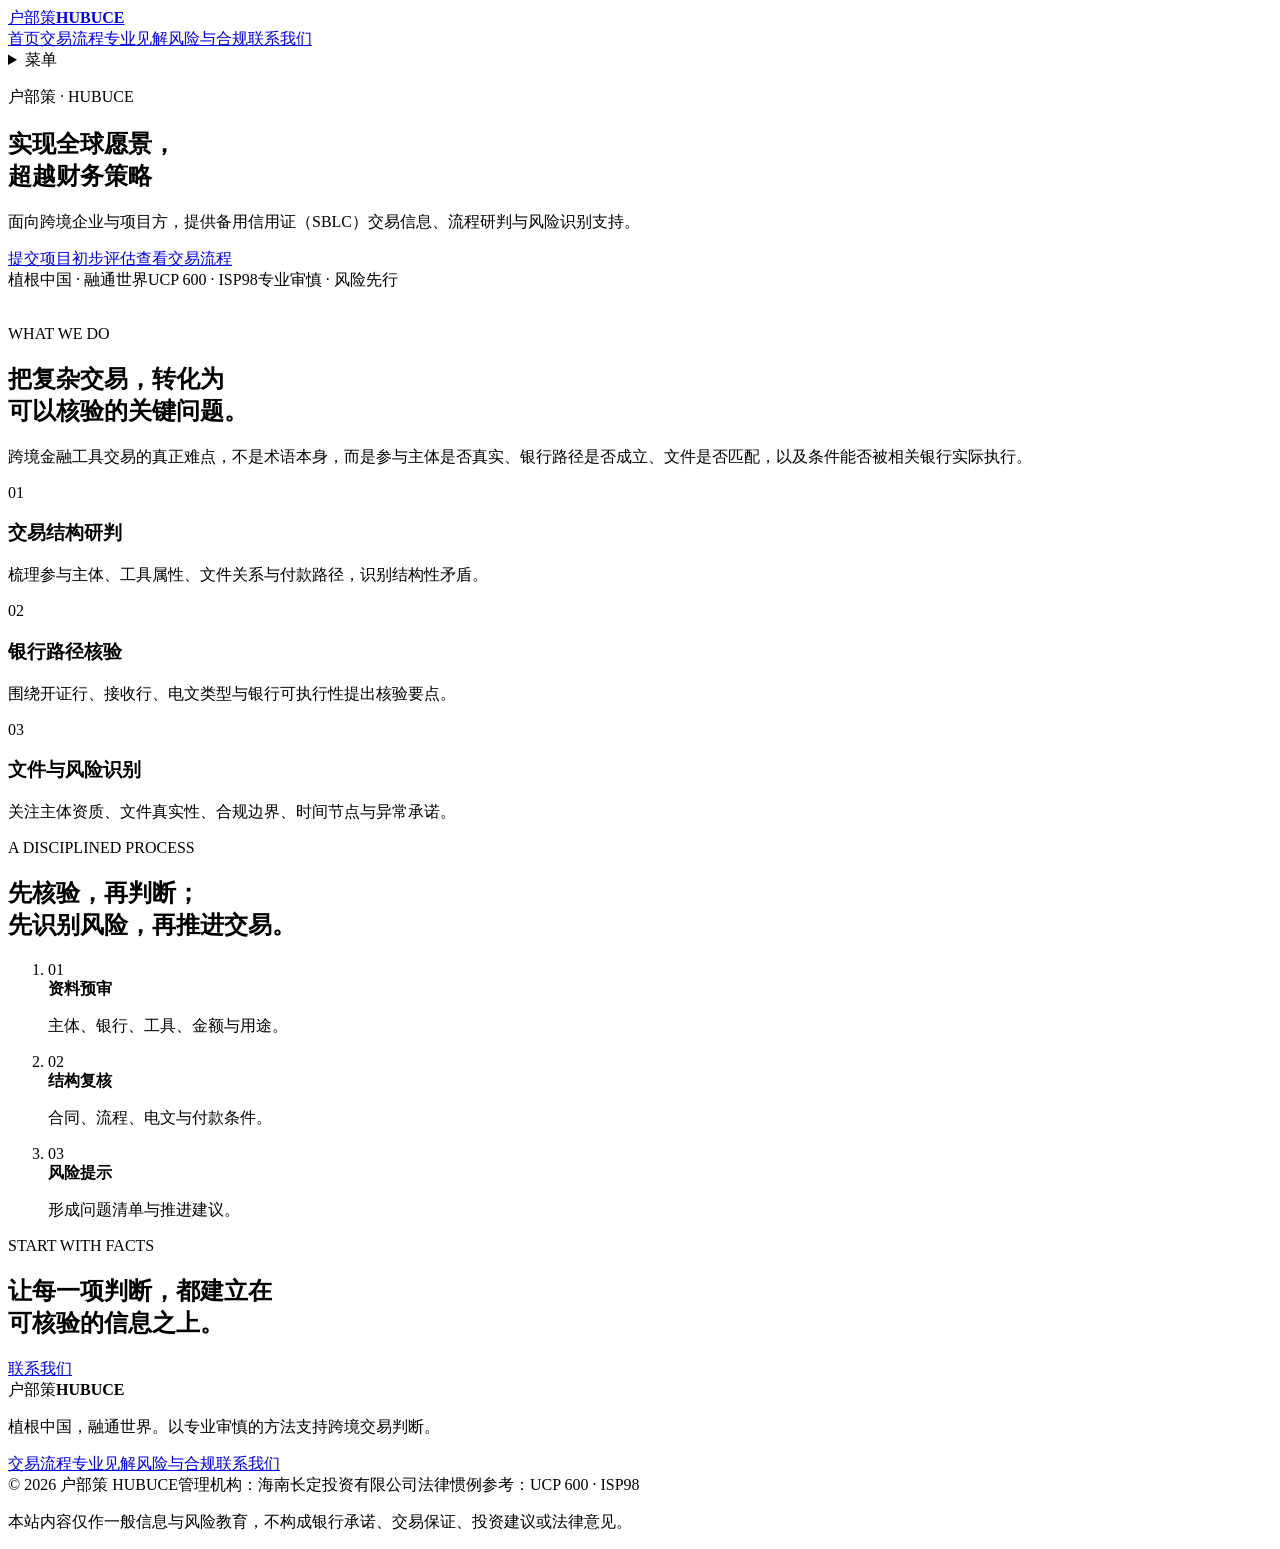
==== index.html @ 5a2624ef "Publish HUBUCE homepage" ====
<!doctype html><html lang="zh-CN"><head><meta charset="utf-8"><meta name="viewport" content="width=device-width,initial-scale=1"><title>户部策 HUBUCE｜跨境金融工具与交易风险研判</title><meta name="description" content="面向跨境企业与项目方，提供备用信用证（SBLC）交易信息、流程研判与风险识别支持。"><link rel="stylesheet" href="assets/style.css"></head><body>
<header class="header"><a class="brand" href="./"><span>户部策</span><b>HUBUCE</b></a><nav class="nav"><a class="active" href="./">首页</a><a href="process/">交易流程</a><a href="insights/">专业见解</a><a href="risk/">风险与合规</a><a href="contact/">联系我们</a></nav><details class="menu"><summary>菜单</summary><div><a href="./">首页</a><a href="process/">交易流程</a><a href="insights/">专业见解</a><a href="risk/">风险与合规</a><a href="contact/">联系我们</a></div></details></header>
<main><section class="hero"><div class="hero-copy"><p class="eyebrow">户部策 · HUBUCE</p><h1>实现全球愿景，<br>超越财务策略</h1><p class="intro">面向跨境企业与项目方，提供备用信用证（SBLC）交易信息、流程研判与风险识别支持。</p><div class="actions"><a class="button primary" href="contact/">提交项目初步评估</a><a class="button" href="process/">查看交易流程</a></div><div class="trust"><span>植根中国 · 融通世界</span><span>UCP 600 · ISP98</span><span>专业审慎 · 风险先行</span></div></div><div class="hero-art"><img id="heroImage" alt="" aria-hidden="true"></div></section>
<section class="section statement"><p class="eyebrow">WHAT WE DO</p><div><h2>把复杂交易，转化为<br>可以核验的关键问题。</h2><p>跨境金融工具交易的真正难点，不是术语本身，而是参与主体是否真实、银行路径是否成立、文件是否匹配，以及条件能否被相关银行实际执行。</p></div></section>
<section class="section cards"><article><span>01</span><h3>交易结构研判</h3><p>梳理参与主体、工具属性、文件关系与付款路径，识别结构性矛盾。</p></article><article><span>02</span><h3>银行路径核验</h3><p>围绕开证行、接收行、电文类型与银行可执行性提出核验要点。</p></article><article><span>03</span><h3>文件与风险识别</h3><p>关注主体资质、文件真实性、合规边界、时间节点与异常承诺。</p></article></section>
<section class="section dark process-teaser"><div><p class="eyebrow">A DISCIPLINED PROCESS</p><h2>先核验，再判断；<br>先识别风险，再推进交易。</h2></div><ol><li><span>01</span><div><b>资料预审</b><p>主体、银行、工具、金额与用途。</p></div></li><li><span>02</span><div><b>结构复核</b><p>合同、流程、电文与付款条件。</p></div></li><li><span>03</span><div><b>风险提示</b><p>形成问题清单与推进建议。</p></div></li></ol></section>
<section class="section cta"><p class="eyebrow">START WITH FACTS</p><h2>让每一项判断，都建立在<br>可核验的信息之上。</h2><a class="button primary" href="contact/">联系我们</a></section></main>
<footer class="footer"><div class="footer-main"><div><div class="brand"><span>户部策</span><b>HUBUCE</b></div><p>植根中国，融通世界。以专业审慎的方法支持跨境交易判断。</p></div><div class="footer-links"><a href="process/">交易流程</a><a href="insights/">专业见解</a><a href="risk/">风险与合规</a><a href="contact/">联系我们</a></div></div><div class="legal"><span>© 2026 户部策 HUBUCE</span><span>管理机构：海南长定投资有限公司</span><span>法律惯例参考：UCP 600 · ISP98</span><p>本站内容仅作一般信息与风险教育，不构成银行承诺、交易保证、投资建议或法律意见。</p></div></footer>
<script>fetch("assets/hero.b64").then(r=>r.text()).then(t=>document.getElementById("heroImage").src="data:image/jpeg;base64,"+t)</script></body></html>
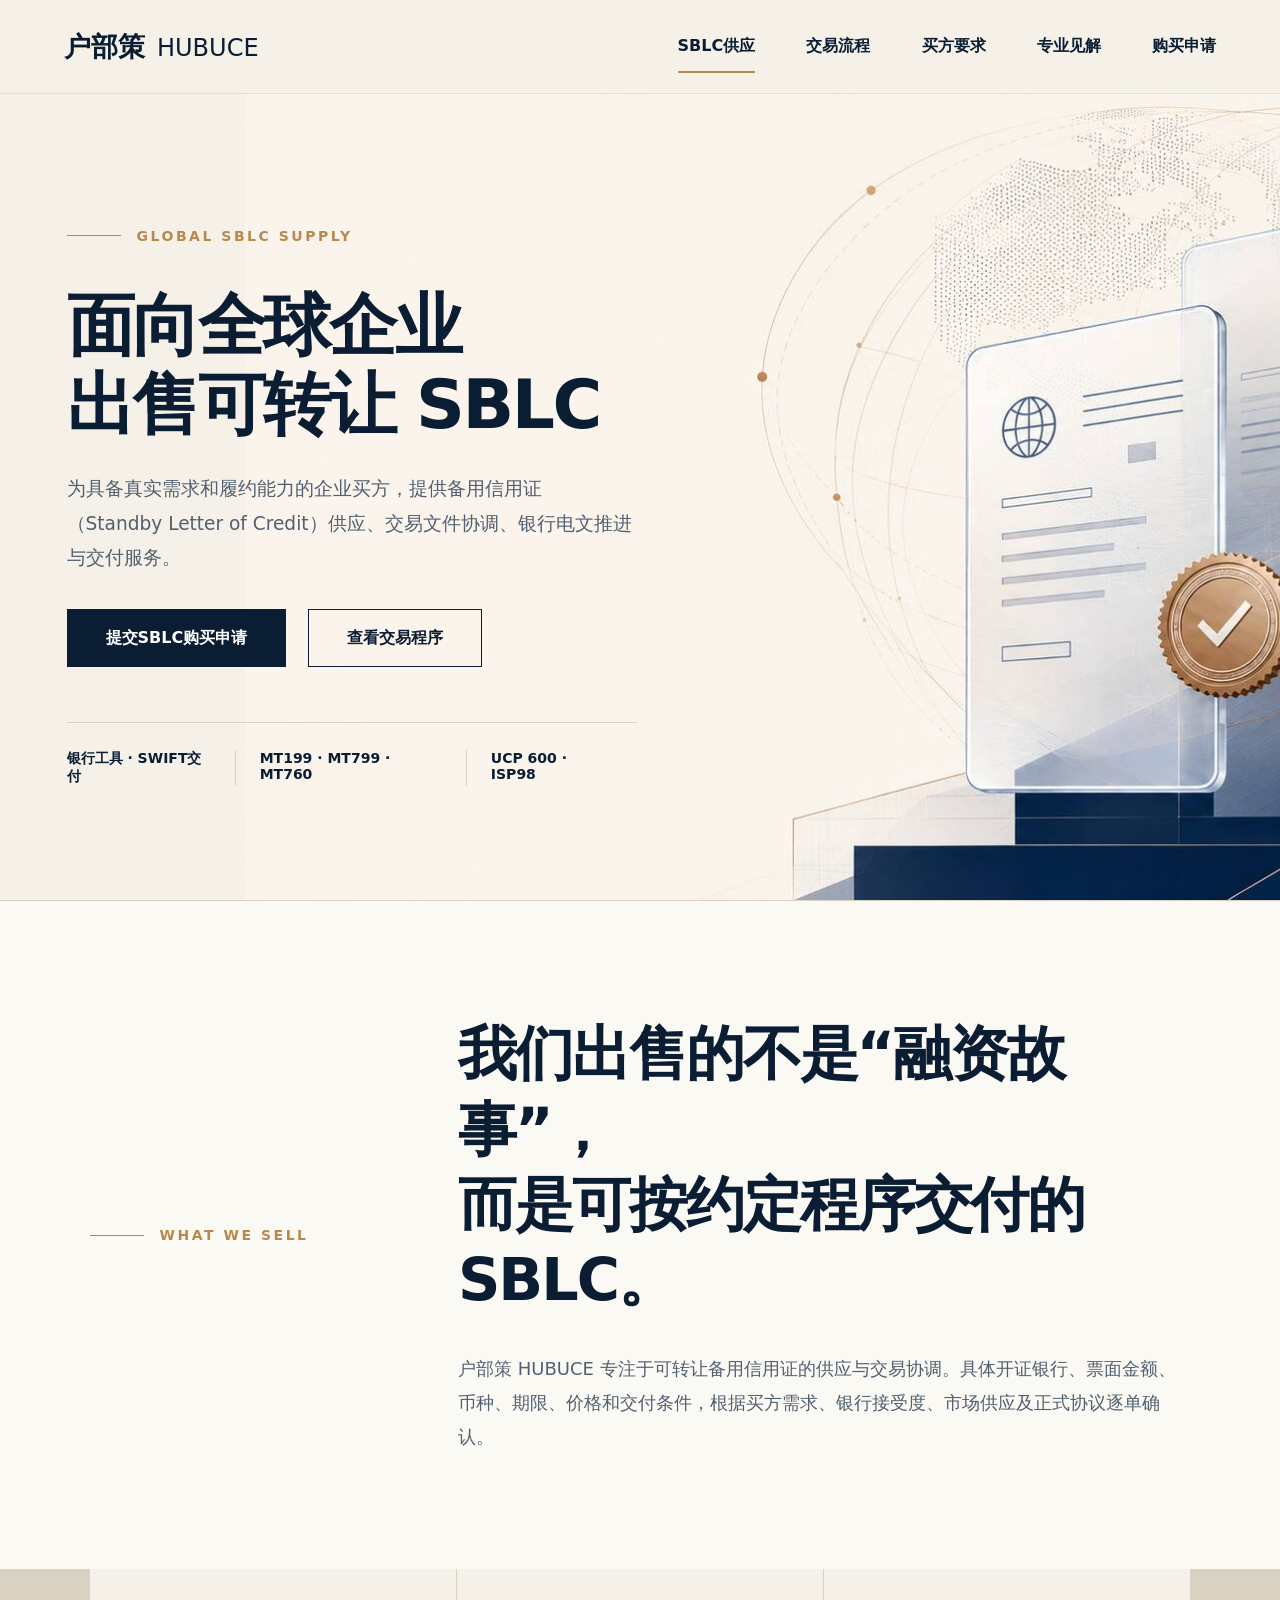
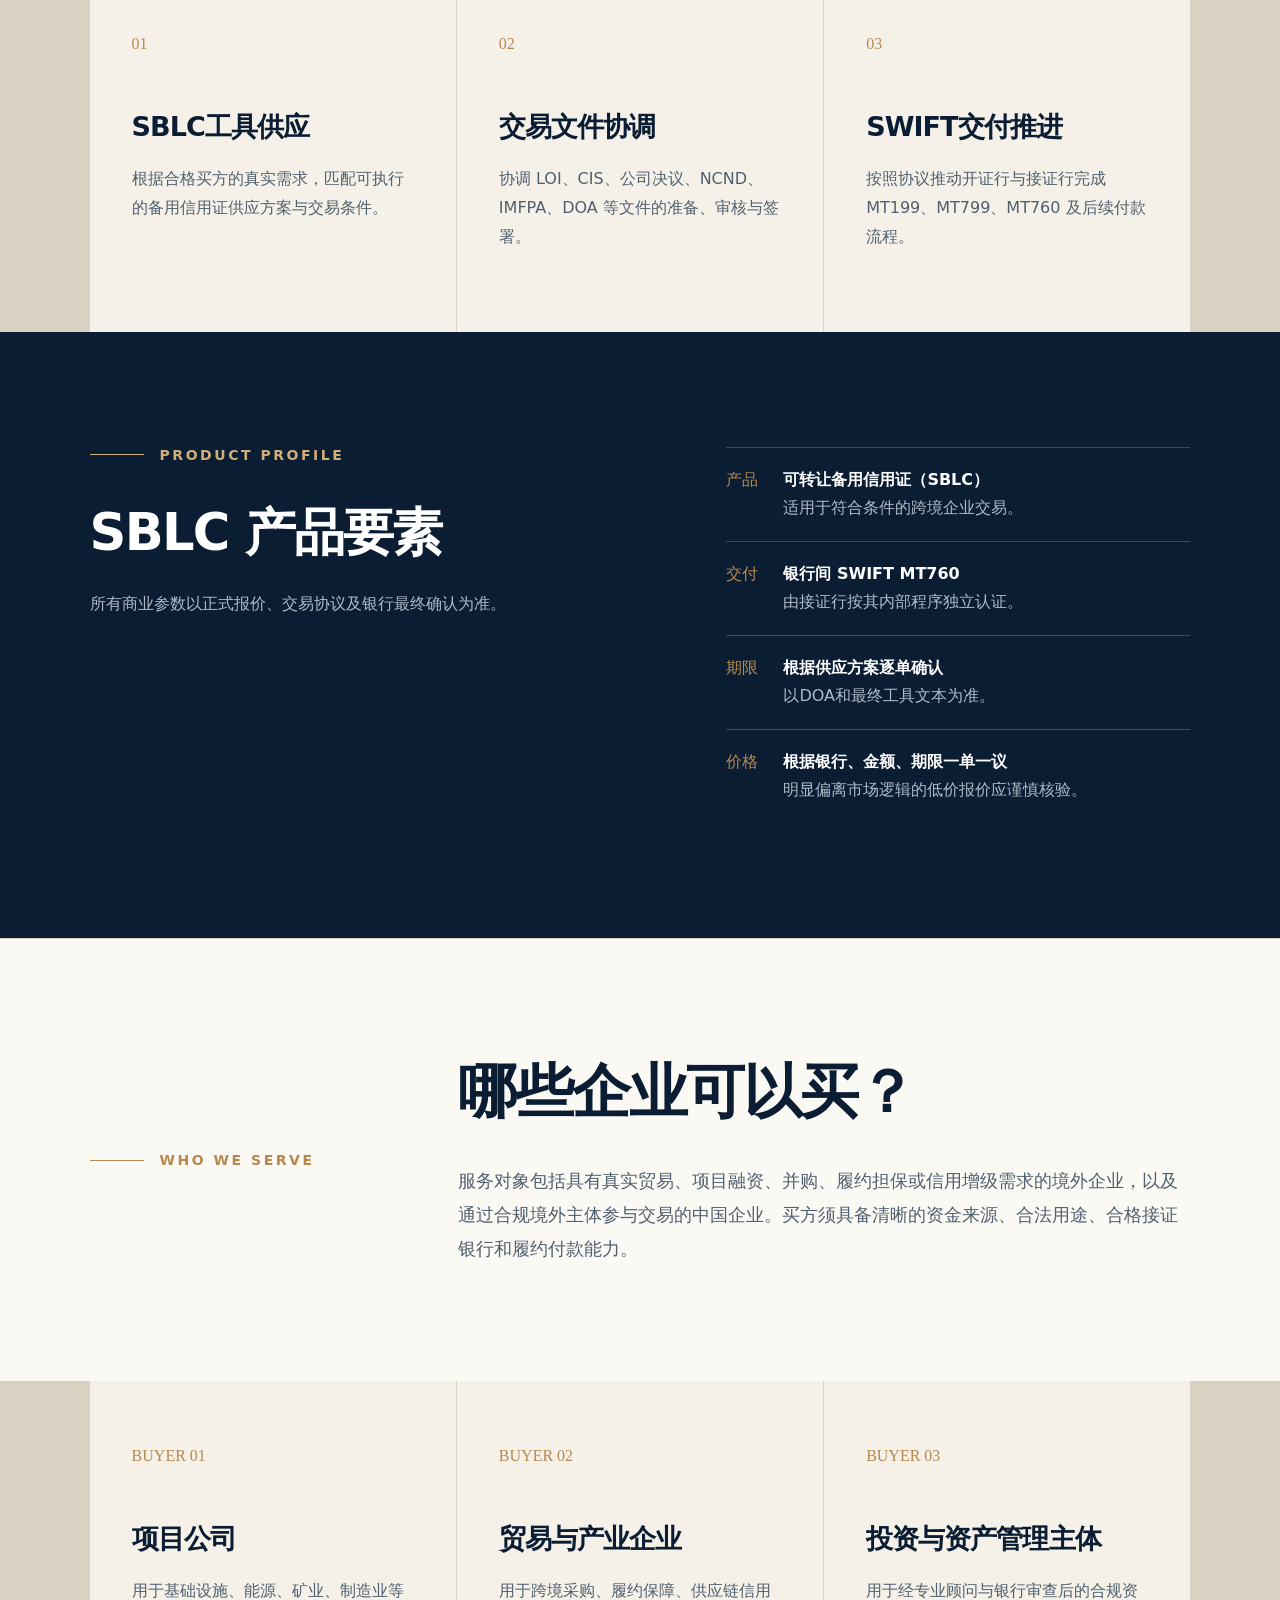
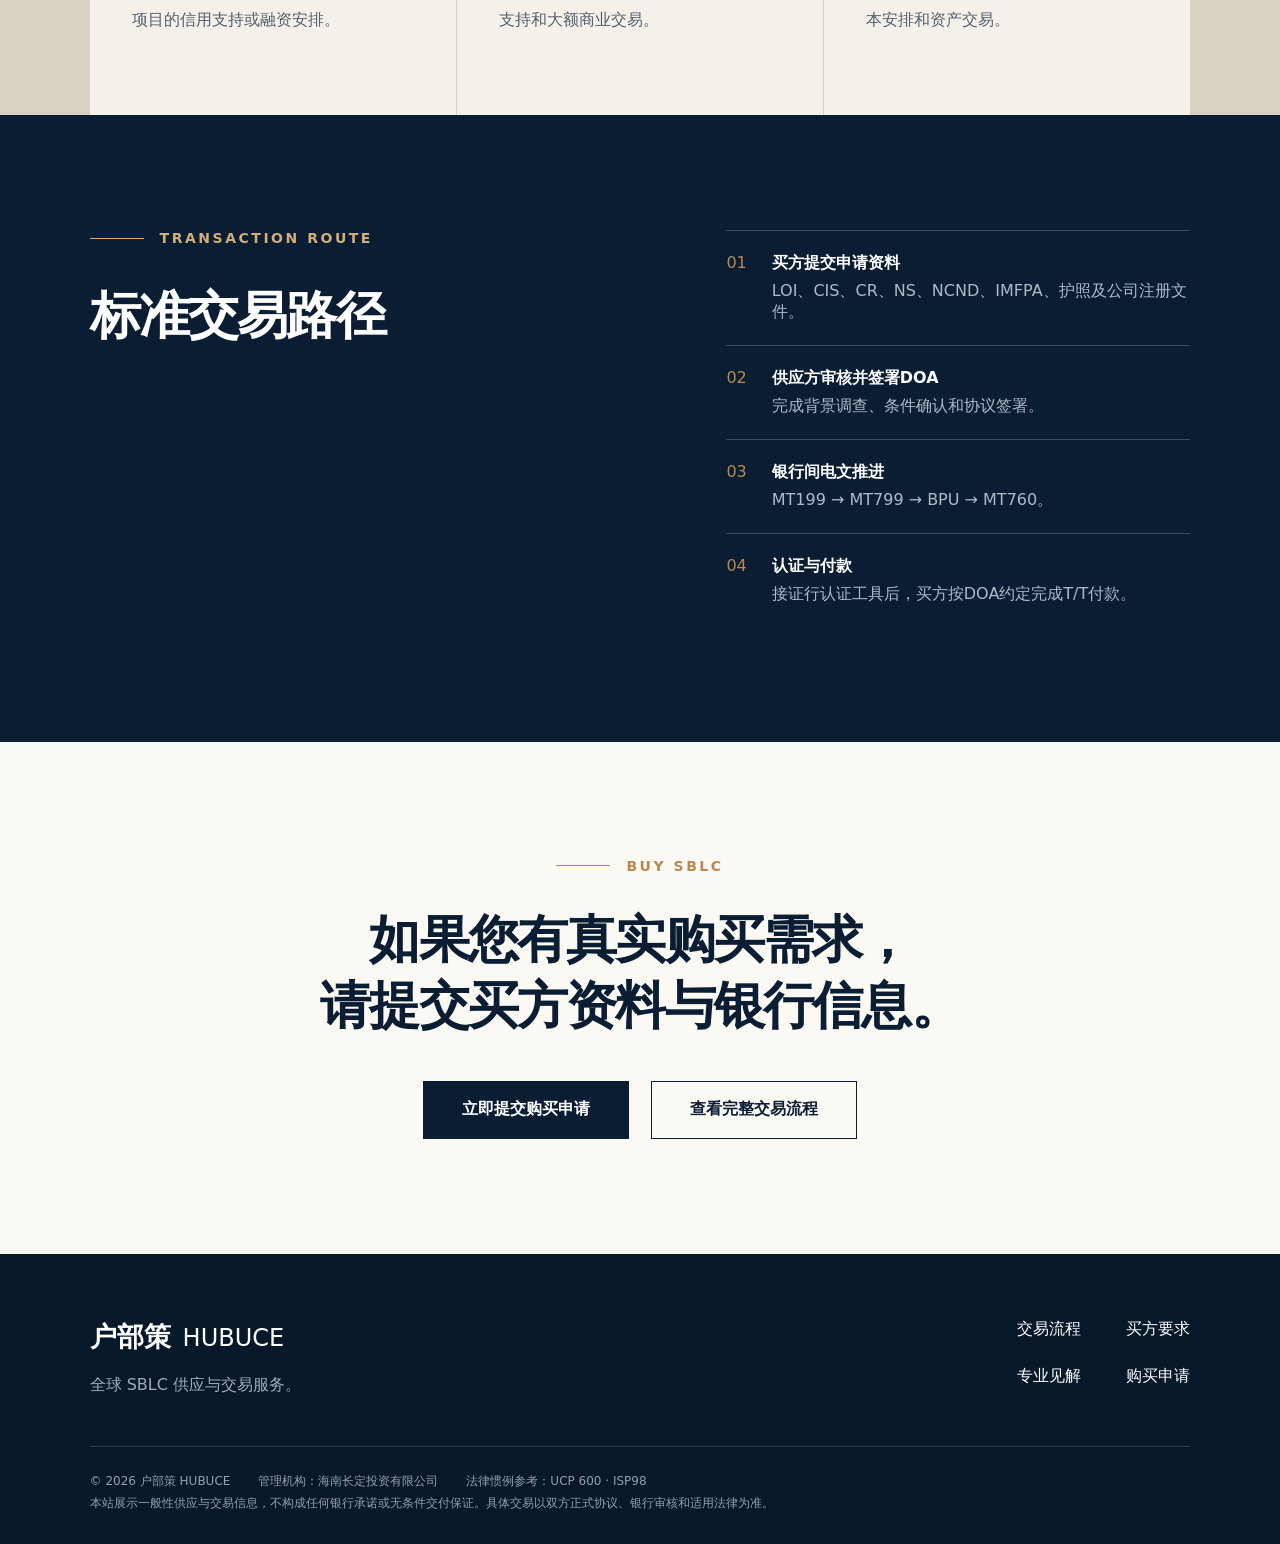
==== commit 1efbc98f: "Refocus homepage on SBLC sales" ====
--- a/index.html
+++ b/index.html
@@ -1,9 +1,21 @@
-<!doctype html><html lang="zh-CN"><head><meta charset="utf-8"><meta name="viewport" content="width=device-width,initial-scale=1"><title>户部策 HUBUCE｜跨境金融工具与交易风险研判</title><meta name="description" content="面向跨境企业与项目方，提供备用信用证（SBLC）交易信息、流程研判与风险识别支持。"><link rel="stylesheet" href="assets/style.css"></head><body>
-<header class="header"><a class="brand" href="./"><span>户部策</span><b>HUBUCE</b></a><nav class="nav"><a class="active" href="./">首页</a><a href="process/">交易流程</a><a href="insights/">专业见解</a><a href="risk/">风险与合规</a><a href="contact/">联系我们</a></nav><details class="menu"><summary>菜单</summary><div><a href="./">首页</a><a href="process/">交易流程</a><a href="insights/">专业见解</a><a href="risk/">风险与合规</a><a href="contact/">联系我们</a></div></details></header>
-<main><section class="hero"><div class="hero-copy"><p class="eyebrow">户部策 · HUBUCE</p><h1>实现全球愿景，<br>超越财务策略</h1><p class="intro">面向跨境企业与项目方，提供备用信用证（SBLC）交易信息、流程研判与风险识别支持。</p><div class="actions"><a class="button primary" href="contact/">提交项目初步评估</a><a class="button" href="process/">查看交易流程</a></div><div class="trust"><span>植根中国 · 融通世界</span><span>UCP 600 · ISP98</span><span>专业审慎 · 风险先行</span></div></div><div class="hero-art"><img id="heroImage" alt="" aria-hidden="true"></div></section>
-<section class="section statement"><p class="eyebrow">WHAT WE DO</p><div><h2>把复杂交易，转化为<br>可以核验的关键问题。</h2><p>跨境金融工具交易的真正难点，不是术语本身，而是参与主体是否真实、银行路径是否成立、文件是否匹配，以及条件能否被相关银行实际执行。</p></div></section>
-<section class="section cards"><article><span>01</span><h3>交易结构研判</h3><p>梳理参与主体、工具属性、文件关系与付款路径，识别结构性矛盾。</p></article><article><span>02</span><h3>银行路径核验</h3><p>围绕开证行、接收行、电文类型与银行可执行性提出核验要点。</p></article><article><span>03</span><h3>文件与风险识别</h3><p>关注主体资质、文件真实性、合规边界、时间节点与异常承诺。</p></article></section>
-<section class="section dark process-teaser"><div><p class="eyebrow">A DISCIPLINED PROCESS</p><h2>先核验，再判断；<br>先识别风险，再推进交易。</h2></div><ol><li><span>01</span><div><b>资料预审</b><p>主体、银行、工具、金额与用途。</p></div></li><li><span>02</span><div><b>结构复核</b><p>合同、流程、电文与付款条件。</p></div></li><li><span>03</span><div><b>风险提示</b><p>形成问题清单与推进建议。</p></div></li></ol></section>
-<section class="section cta"><p class="eyebrow">START WITH FACTS</p><h2>让每一项判断，都建立在<br>可核验的信息之上。</h2><a class="button primary" href="contact/">联系我们</a></section></main>
-<footer class="footer"><div class="footer-main"><div><div class="brand"><span>户部策</span><b>HUBUCE</b></div><p>植根中国，融通世界。以专业审慎的方法支持跨境交易判断。</p></div><div class="footer-links"><a href="process/">交易流程</a><a href="insights/">专业见解</a><a href="risk/">风险与合规</a><a href="contact/">联系我们</a></div></div><div class="legal"><span>© 2026 户部策 HUBUCE</span><span>管理机构：海南长定投资有限公司</span><span>法律惯例参考：UCP 600 · ISP98</span><p>本站内容仅作一般信息与风险教育，不构成银行承诺、交易保证、投资建议或法律意见。</p></div></footer>
+<!doctype html><html lang="zh-CN"><head><meta charset="utf-8"><meta name="viewport" content="width=device-width,initial-scale=1"><title>SBLC供应商｜购买可转让备用信用证｜户部策 HUBUCE</title><meta name="description" content="户部策 HUBUCE 面向全球企业买方提供可转让备用信用证（SBLC）供应、交易文件协调、银行电文推进与交付服务。"><link rel="stylesheet" href="assets/style.css"></head><body>
+<header class="header"><a class="brand" href="./"><span>户部策</span><b>HUBUCE</b></a><nav class="nav"><a class="active" href="./">SBLC供应</a><a href="process/">交易流程</a><a href="risk/">买方要求</a><a href="insights/">专业见解</a><a href="contact/">购买申请</a></nav><details class="menu"><summary>菜单</summary><div><a href="./">SBLC供应</a><a href="process/">交易流程</a><a href="risk/">买方要求</a><a href="insights/">专业见解</a><a href="contact/">购买申请</a></div></details></header>
+<main>
+<section class="hero"><div class="hero-copy"><p class="eyebrow">GLOBAL SBLC SUPPLY</p><h1>面向全球企业<br>出售可转让 SBLC</h1><p class="intro">为具备真实需求和履约能力的企业买方，提供备用信用证（Standby Letter of Credit）供应、交易文件协调、银行电文推进与交付服务。</p><div class="actions"><a class="button primary" href="contact/">提交SBLC购买申请</a><a class="button" href="process/">查看交易程序</a></div><div class="trust"><span>银行工具 · SWIFT交付</span><span>MT199 · MT799 · MT760</span><span>UCP 600 · ISP98</span></div></div><div class="hero-art"><img id="heroImage" alt="" aria-hidden="true"></div></section>
+
+<section class="section statement"><p class="eyebrow">WHAT WE SELL</p><div><h2>我们出售的不是“融资故事”，<br>而是可按约定程序交付的 SBLC。</h2><p>户部策 HUBUCE 专注于可转让备用信用证的供应与交易协调。具体开证银行、票面金额、币种、期限、价格和交付条件，根据买方需求、银行接受度、市场供应及正式协议逐单确认。</p></div></section>
+
+<section class="section cards"><article><span>01</span><h3>SBLC工具供应</h3><p>根据合格买方的真实需求，匹配可执行的备用信用证供应方案与交易条件。</p></article><article><span>02</span><h3>交易文件协调</h3><p>协调 LOI、CIS、公司决议、NCND、IMFPA、DOA 等文件的准备、审核与签署。</p></article><article><span>03</span><h3>SWIFT交付推进</h3><p>按照协议推动开证行与接证行完成 MT199、MT799、MT760 及后续付款流程。</p></article></section>
+
+<section class="section dark process-teaser"><div><p class="eyebrow">PRODUCT PROFILE</p><h2>SBLC 产品要素</h2><p class="intro" style="color:#aebac7;margin-top:28px">所有商业参数以正式报价、交易协议及银行最终确认为准。</p></div><ol><li><span>产品</span><div><b>可转让备用信用证（SBLC）</b><p>适用于符合条件的跨境企业交易。</p></div></li><li><span>交付</span><div><b>银行间 SWIFT MT760</b><p>由接证行按其内部程序独立认证。</p></div></li><li><span>期限</span><div><b>根据供应方案逐单确认</b><p>以DOA和最终工具文本为准。</p></div></li><li><span>价格</span><div><b>根据银行、金额、期限一单一议</b><p>明显偏离市场逻辑的低价报价应谨慎核验。</p></div></li></ol></section>
+
+<section class="section statement"><p class="eyebrow">WHO WE SERVE</p><div><h2>哪些企业可以买？</h2><p>服务对象包括具有真实贸易、项目融资、并购、履约担保或信用增级需求的境外企业，以及通过合规境外主体参与交易的中国企业。买方须具备清晰的资金来源、合法用途、合格接证银行和履约付款能力。</p></div></section>
+
+<section class="section cards"><article><span>BUYER 01</span><h3>项目公司</h3><p>用于基础设施、能源、矿业、制造业等项目的信用支持或融资安排。</p></article><article><span>BUYER 02</span><h3>贸易与产业企业</h3><p>用于跨境采购、履约保障、供应链信用支持和大额商业交易。</p></article><article><span>BUYER 03</span><h3>投资与资产管理主体</h3><p>用于经专业顾问与银行审查后的合规资本安排和资产交易。</p></article></section>
+
+<section class="section dark process-teaser"><div><p class="eyebrow">TRANSACTION ROUTE</p><h2>标准交易路径</h2></div><ol><li><span>01</span><div><b>买方提交申请资料</b><p>LOI、CIS、CR、NS、NCND、IMFPA、护照及公司注册文件。</p></div></li><li><span>02</span><div><b>供应方审核并签署DOA</b><p>完成背景调查、条件确认和协议签署。</p></div></li><li><span>03</span><div><b>银行间电文推进</b><p>MT199 → MT799 → BPU → MT760。</p></div></li><li><span>04</span><div><b>认证与付款</b><p>接证行认证工具后，买方按DOA约定完成T/T付款。</p></div></li></ol></section>
+
+<section class="section cta"><p class="eyebrow">BUY SBLC</p><h2>如果您有真实购买需求，<br>请提交买方资料与银行信息。</h2><div class="actions" style="justify-content:center"><a class="button primary" href="contact/">立即提交购买申请</a><a class="button" href="process/">查看完整交易流程</a></div></section>
+</main>
+<footer class="footer"><div class="footer-main"><div><div class="brand"><span>户部策</span><b>HUBUCE</b></div><p>全球 SBLC 供应与交易服务。</p></div><div class="footer-links"><a href="process/">交易流程</a><a href="risk/">买方要求</a><a href="insights/">专业见解</a><a href="contact/">购买申请</a></div></div><div class="legal"><span>© 2026 户部策 HUBUCE</span><span>管理机构：海南长定投资有限公司</span><span>法律惯例参考：UCP 600 · ISP98</span><p>本站展示一般性供应与交易信息，不构成任何银行承诺或无条件交付保证。具体交易以双方正式协议、银行审核和适用法律为准。</p></div></footer>
 <script>fetch("assets/hero.b64").then(r=>r.text()).then(t=>document.getElementById("heroImage").src="data:image/jpeg;base64,"+t)</script></body></html>
--- a/assets/style.css
+++ b/assets/style.css
@@ -0,0 +1,3 @@
+:root{--ivory:#f5f1e8;--paper:#fbf9f4;--navy:#0a1d33;--blue:#142d49;--copper:#b8894f;--soft:#516070;--line:#d9d1c2;--white:#fff}*{box-sizing:border-box}html{scroll-behavior:smooth}body{margin:0;background:var(--ivory);color:var(--navy);font-family:"Noto Sans SC","Microsoft YaHei",system-ui,sans-serif}a{color:inherit;text-decoration:none}p{margin:0}h1,h2,h3{margin:0;letter-spacing:-.035em}.header{height:94px;display:flex;align-items:center;justify-content:space-between;padding:0 clamp(24px,5vw,76px);border-bottom:1px solid rgba(184,137,79,.18);position:relative;z-index:20}.brand{display:flex;align-items:baseline;gap:12px}.brand span{font-size:27px;font-weight:800}.brand b{font-size:24px;font-weight:500}.nav{display:flex;gap:clamp(24px,4vw,60px);height:100%;align-items:center}.nav a{height:100%;display:grid;place-items:center;font-weight:700;position:relative}.nav a:after{content:"";position:absolute;bottom:20px;height:2px;left:50%;right:50%;background:var(--copper);transition:.2s}.nav a:hover:after,.nav a.active:after{left:0;right:0}.menu{display:none}.hero{min-height:calc(100vh - 94px);display:grid;grid-template-columns:47% 53%;align-items:center;overflow:hidden;padding-left:clamp(32px,5.2vw,80px)}.hero-copy{max-width:650px;padding:75px 0 55px;z-index:2}.eyebrow{color:var(--copper);font-size:14px;letter-spacing:.18em;font-weight:800;display:flex;align-items:center;gap:16px}.eyebrow:before{content:"";width:54px;height:1px;background:currentColor}.hero h1{font-size:clamp(52px,5.3vw,78px);line-height:1.17;margin-top:42px}.hero .intro{font-size:clamp(18px,1.45vw,22px);line-height:1.85;color:var(--soft);margin-top:28px}.actions{display:flex;gap:22px;margin-top:34px}.button{min-height:58px;display:inline-flex;align-items:center;justify-content:center;padding:0 38px;border:1px solid var(--navy);font-weight:750}.button.primary{background:var(--navy);color:white}.button:hover{transform:translateY(-2px)}.trust{display:flex;border-top:1px solid var(--line);margin-top:55px;padding-top:27px;font-size:14px;font-weight:700}.trust span{padding:0 24px;border-right:1px solid var(--line)}.trust span:first-child{padding-left:0}.trust span:last-child{border:0}.hero-art{height:100%;min-height:700px;position:relative}.hero-art img{position:absolute;height:100%;max-width:none;left:-61%;top:0;object-fit:cover}.section{padding:clamp(78px,9vw,135px) clamp(26px,7vw,108px)}.statement{background:var(--paper);display:grid;grid-template-columns:1fr 2.3fr;gap:50px;border-top:1px solid var(--line)}.statement h2,.title h1{font-size:clamp(42px,4.6vw,68px);line-height:1.28}.statement div p{max-width:760px;color:var(--soft);font-size:18px;line-height:1.9;margin-top:34px}.cards{display:grid;grid-template-columns:repeat(3,1fr);gap:1px;background:var(--line);padding-top:0;padding-bottom:0}.cards article{background:var(--ivory);padding:65px 42px 80px}.cards span,.number{color:var(--copper);font-family:Georgia,serif}.cards h3{font-size:27px;margin-top:56px}.cards p,.article p{color:var(--soft);line-height:1.8;margin-top:20px}.dark{background:var(--navy);color:white}.dark .eyebrow{color:#d1ae78}.process-teaser{display:grid;grid-template-columns:1.2fr 1fr;gap:80px}.process-teaser h2{font-size:clamp(40px,4vw,60px);line-height:1.3;margin-top:36px}.process-teaser ol{list-style:none;margin:0;padding:0}.process-teaser li{display:flex;gap:25px;padding:22px 0;border-top:1px solid rgba(255,255,255,.2)}.process-teaser li span{color:var(--copper)}.process-teaser li p{color:#aebac7;margin-top:7px}.cta{text-align:center;background:var(--paper)}.cta .eyebrow{justify-content:center}.cta h2{font-size:clamp(40px,4vw,60px);line-height:1.3;margin:32px 0 42px}.title{min-height:450px;padding:105px clamp(28px,11vw,170px);display:flex;flex-direction:column;justify-content:center;background:radial-gradient(circle at 82% 24%,rgba(184,137,79,.14),transparent 28%),linear-gradient(135deg,var(--paper),var(--ivory));border-bottom:1px solid var(--line)}.title h1{font-size:clamp(54px,6vw,88px);margin-top:34px}.title>p:last-child{max-width:780px;color:var(--soft);font-size:19px;line-height:1.9;margin-top:26px}.notice{padding:22px clamp(28px,11vw,170px);background:var(--navy);color:#d5dfe9;font-size:14px}.timeline{max-width:1160px;margin:auto}.timeline article{display:grid;grid-template-columns:120px 1fr;padding:42px 0;border-top:1px solid var(--line)}.timeline h2{font-size:29px}.timeline p{max-width:780px;color:var(--soft);line-height:1.85;margin-top:16px}.message-grid,.policy-grid{display:grid;grid-template-columns:repeat(2,1fr);gap:1px;background:var(--line)}.message-grid article,.policy-grid article{background:var(--paper);padding:48px}.message-grid h3,.policy-grid h2{font-size:25px;margin-top:28px}.message-grid p,.policy-grid p{color:var(--soft);line-height:1.8;margin-top:18px}.topics{max-width:1180px;margin:auto}.group{display:grid;grid-template-columns:.7fr 2fr;gap:65px;padding:60px 0;border-top:1px solid var(--line)}.group h2{font-size:27px}.group details{border-bottom:1px solid var(--line)}.group summary{cursor:pointer;list-style:none;padding:24px 0;font-size:18px;font-weight:750;display:flex;justify-content:space-between}.group summary::-webkit-details-marker{display:none}.group summary span{color:var(--copper)}.group details p{color:var(--soft);line-height:1.8;padding:0 45px 24px 0}.risk-list{display:grid;grid-template-columns:1fr 1.2fr;gap:80px}.risk-list h2{font-size:clamp(38px,4vw,58px);margin-top:32px}.risk-list ul{list-style:none;margin:0;padding:0}.risk-list li{padding:21px 0 21px 40px;border-top:1px solid var(--line);position:relative}.risk-list li:before{content:"!";position:absolute;left:0;width:22px;height:22px;background:var(--copper);color:white;border-radius:50%;display:grid;place-items:center}.contact{display:grid;grid-template-columns:1.05fr 1fr;gap:1px;background:var(--line);padding-top:0;padding-bottom:0}.contact>div{padding:clamp(55px,7vw,95px)}.contact h2{font-size:clamp(38px,4vw,56px);margin-top:32px}.contact dl{margin-top:50px}.contact dl div{padding:23px 0;border-top:1px solid rgba(255,255,255,.2);display:grid;grid-template-columns:130px 1fr}.contact dd{margin:0;line-height:1.75}.contact ol{color:var(--soft);line-height:1.8;margin:38px 0}.small{font-size:13px;color:var(--soft);line-height:1.7;margin-top:20px}.footer{background:#07182a;color:white;padding:65px clamp(26px,7vw,108px) 30px}.footer-main{display:flex;justify-content:space-between;gap:45px;padding-bottom:50px}.footer-main p{color:#9eadbc;margin-top:20px}.footer-links{display:grid;grid-template-columns:1fr 1fr;gap:18px 45px}.legal{border-top:1px solid rgba(255,255,255,.16);padding-top:24px;color:#8fa0b1;font-size:12px;line-height:1.8}.legal span{margin-right:28px}
+@media(max-width:900px){.nav{display:none}.menu{display:block;position:relative}.menu summary{list-style:none;font-weight:700}.menu div{position:absolute;right:0;top:35px;background:var(--paper);border:1px solid var(--line);width:210px}.menu a{display:block;padding:15px;border-bottom:1px solid var(--line)}.hero{grid-template-columns:1fr;padding:0 28px}.hero-art{min-height:430px;margin:-80px -28px 0}.hero-art img{width:135%;height:auto;left:auto;right:-28%}.statement,.process-teaser,.risk-list,.contact{grid-template-columns:1fr}.cards{grid-template-columns:1fr}.group{grid-template-columns:1fr;gap:25px}.message-grid,.policy-grid{grid-template-columns:1fr}}
+@media(max-width:600px){.header{height:76px;padding:0 20px}.brand span{font-size:21px}.brand b{font-size:18px}.hero h1{font-size:44px}.actions{flex-direction:column}.button{width:100%}.trust{flex-direction:column;gap:10px}.trust span{padding:0;border:0}.hero-art{min-height:300px}.hero-art img{width:155%;right:-55%}.section{padding-left:23px;padding-right:23px}.timeline article{grid-template-columns:55px 1fr}.title{padding:70px 23px;min-height:380px}.contact dl div{grid-template-columns:1fr;gap:8px}.footer-main{flex-direction:column}}
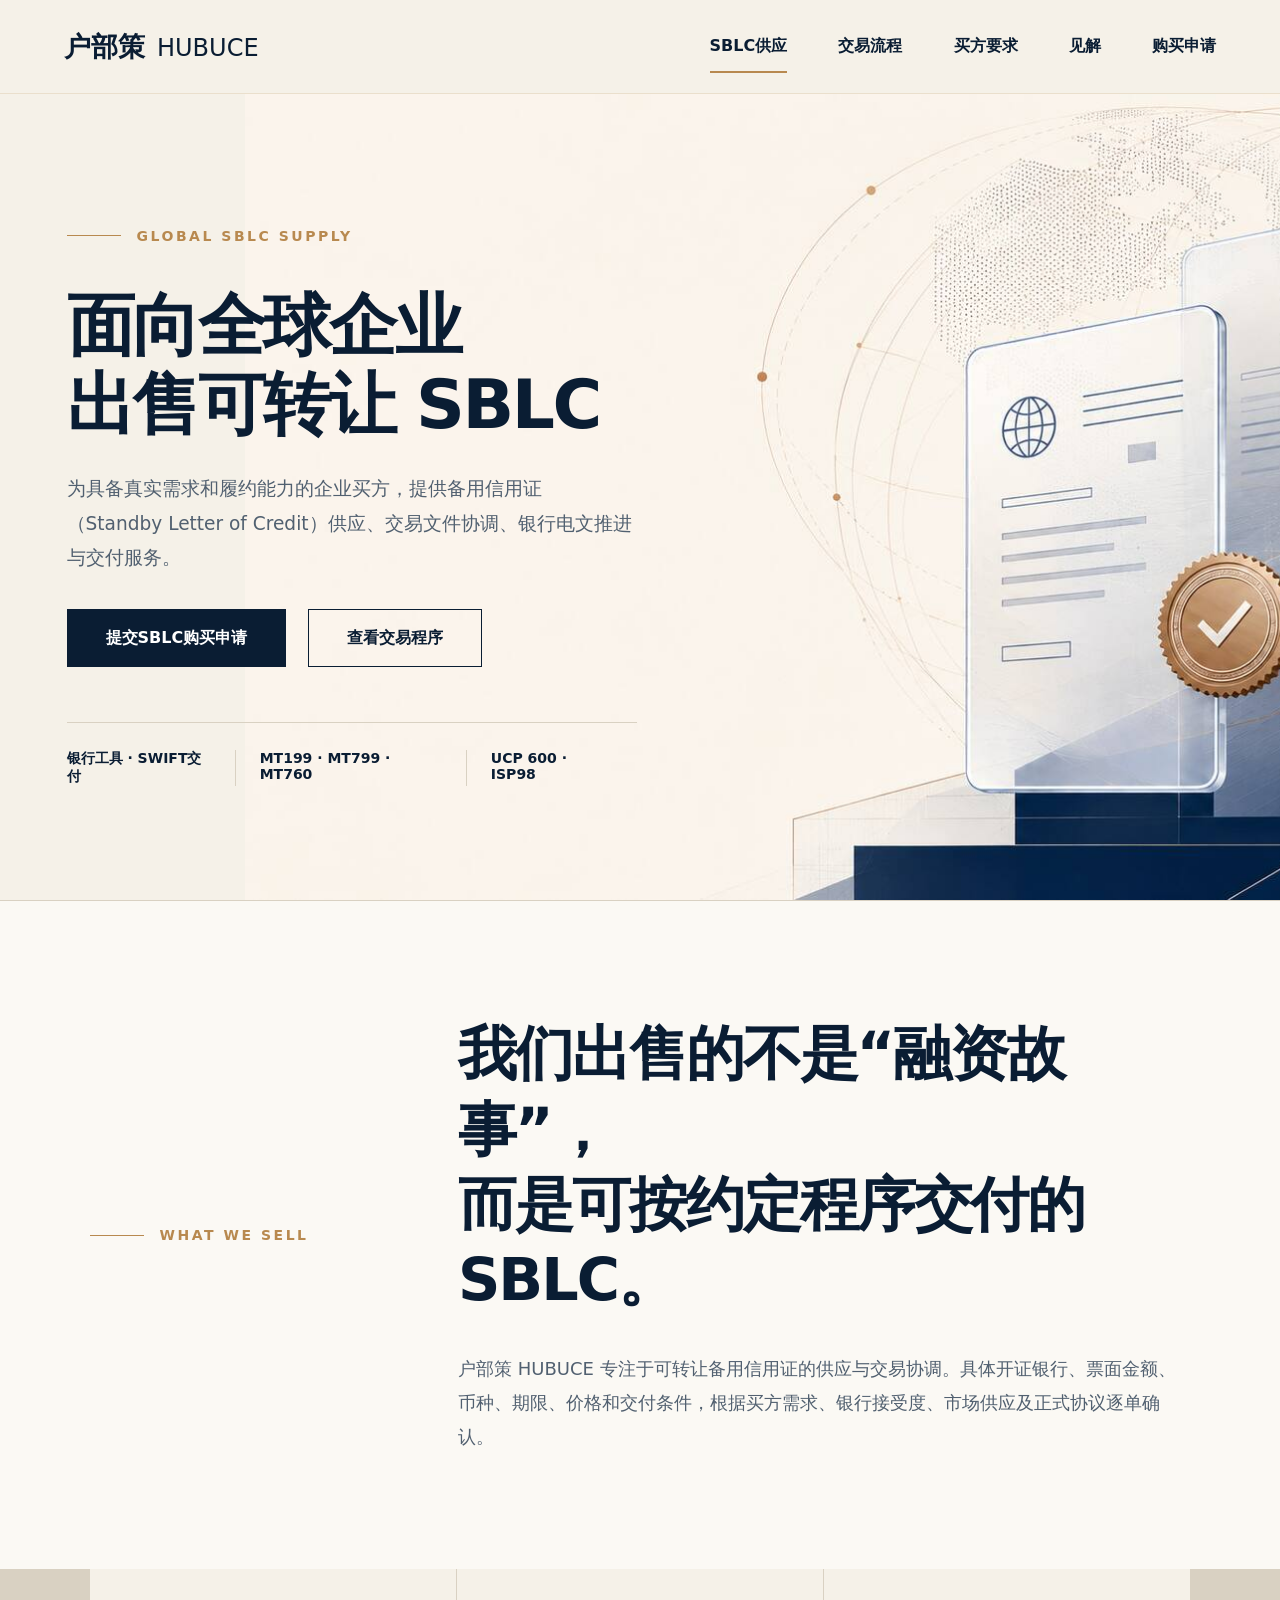
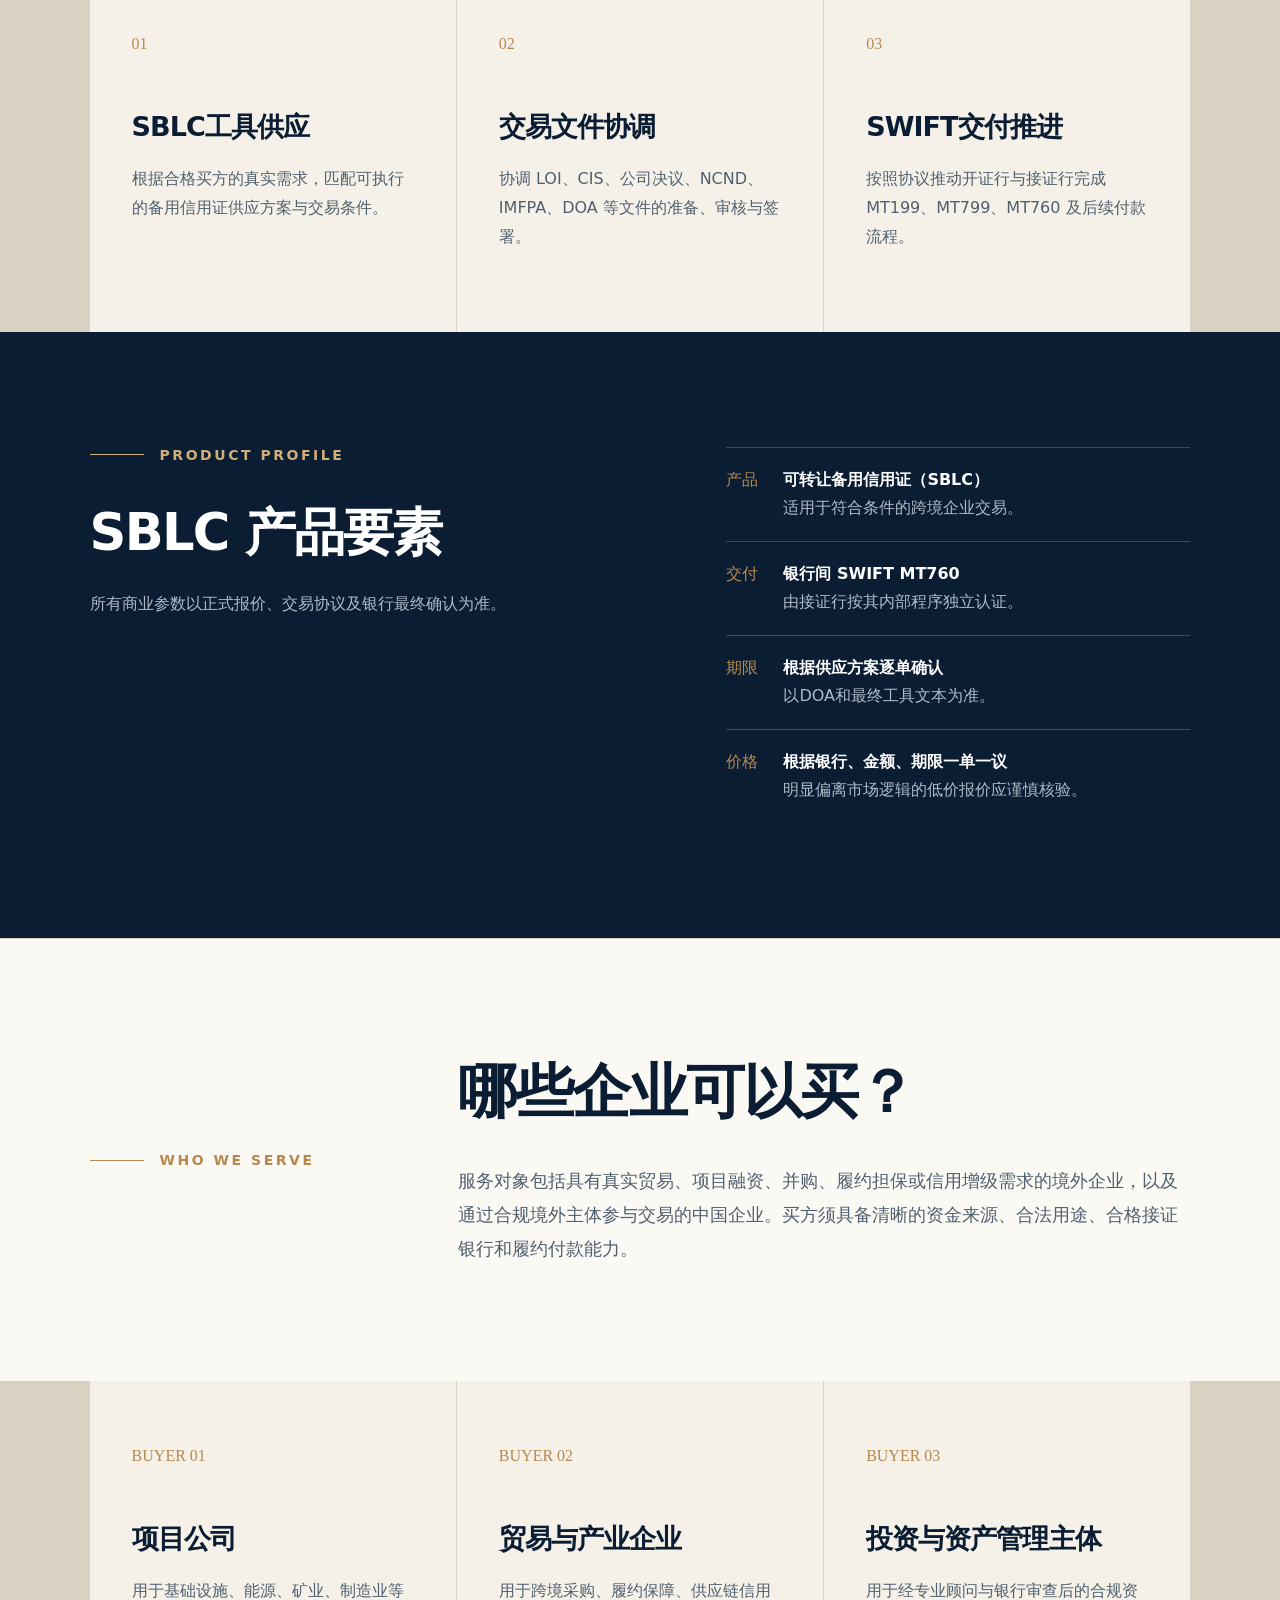
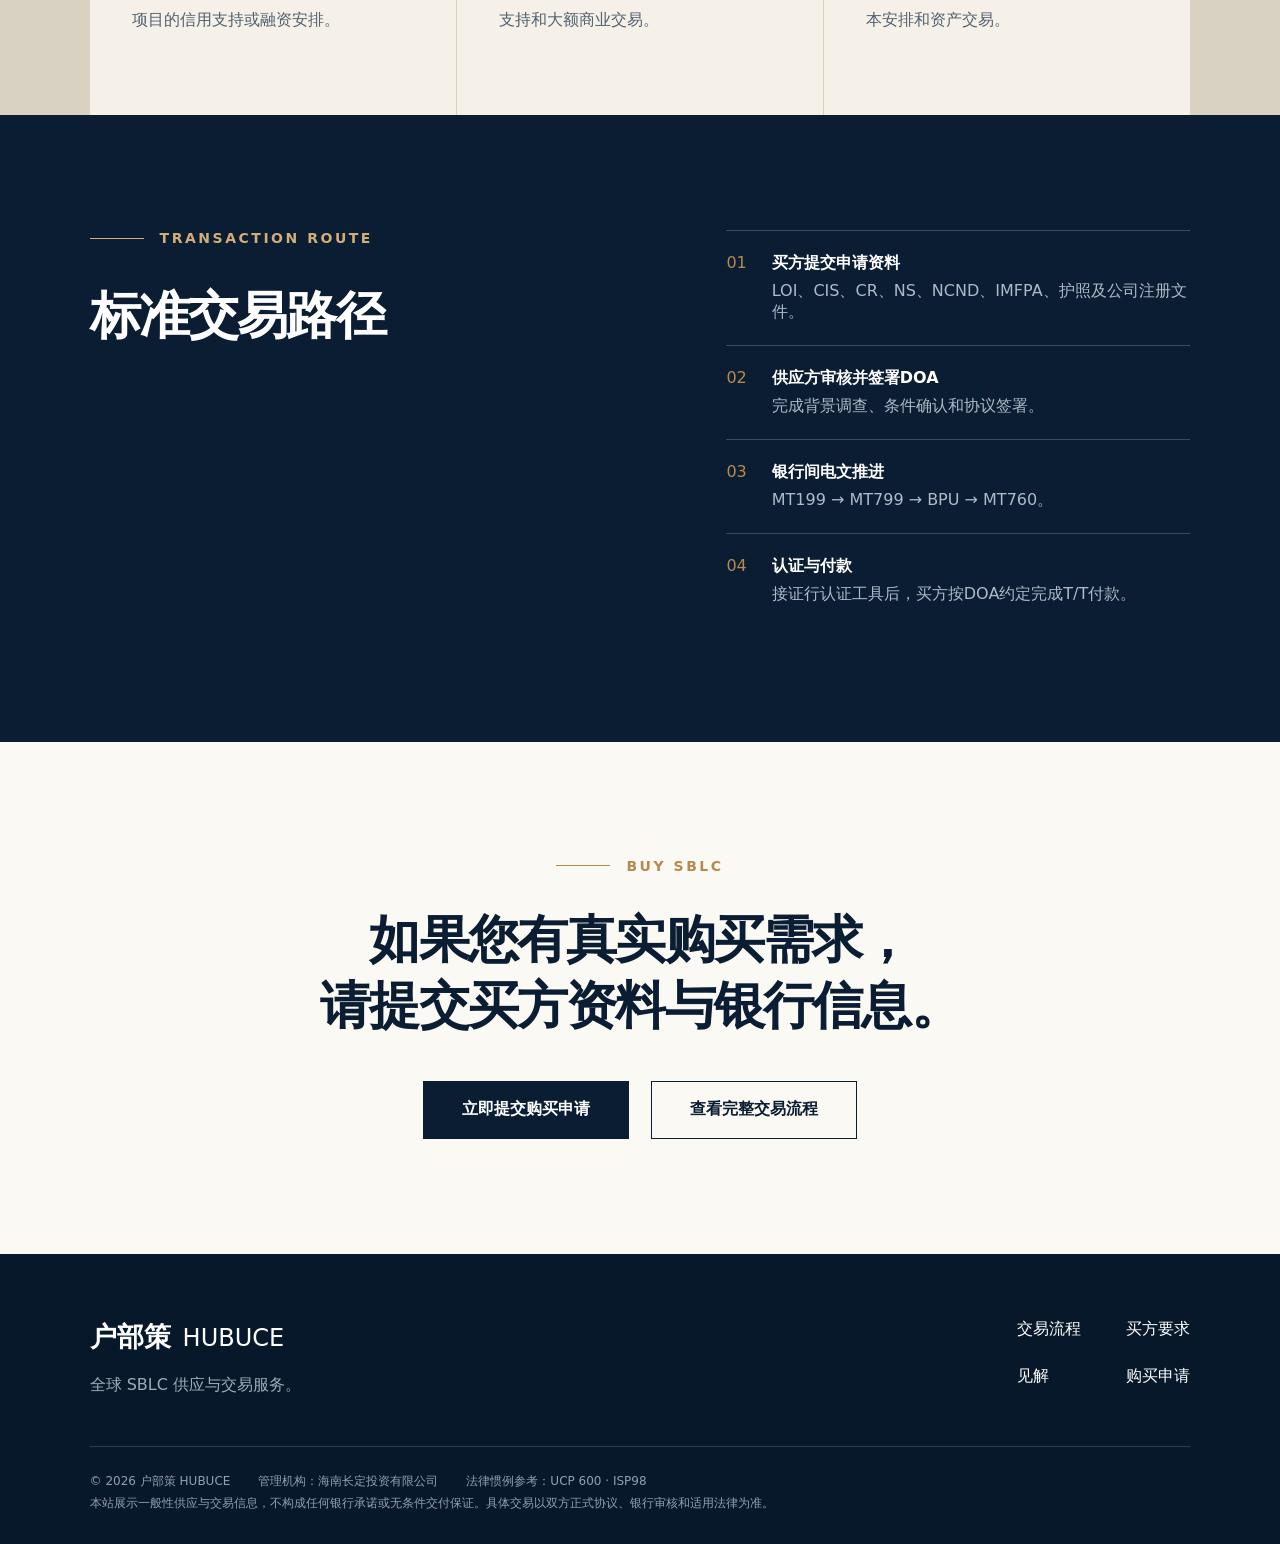
==== commit 96a6cada: "Rename navigation item to Insights" ====
--- a/index.html
+++ b/index.html
@@ -1,5 +1,5 @@
-<!doctype html><html lang="zh-CN"><head><meta charset="utf-8"><meta name="viewport" content="width=device-width,initial-scale=1"><title>SBLC供应商｜购买可转让备用信用证｜户部策 HUBUCE</title><meta name="description" content="户部策 HUBUCE 面向全球企业买方提供可转让备用信用证（SBLC）供应、交易文件协调、银行电文推进与交付服务。"><link rel="stylesheet" href="assets/style.css"></head><body>
-<header class="header"><a class="brand" href="./"><span>户部策</span><b>HUBUCE</b></a><nav class="nav"><a class="active" href="./">SBLC供应</a><a href="process/">交易流程</a><a href="risk/">买方要求</a><a href="insights/">专业见解</a><a href="contact/">购买申请</a></nav><details class="menu"><summary>菜单</summary><div><a href="./">SBLC供应</a><a href="process/">交易流程</a><a href="risk/">买方要求</a><a href="insights/">专业见解</a><a href="contact/">购买申请</a></div></details></header>
+<!doctype html><html lang="zh-CN"><head><meta charset="utf-8"><meta name="viewport" content="width=device-width,initial-scale=1"><title>SBLC供应商｜购买可转让备用信用证｜户部策 HUBUCE</title><meta name="description" content="户部策 HUBUCE 面向全球企业买方提供可转让备用信用证（SBLC）供应、交易文件协调、银行电文推进与交付服务。"><link rel="icon" href="favicon.svg" type="image/svg+xml"><link rel="stylesheet" href="assets/style.css"></head><body>
+<header class="header"><a class="brand" href="./"><span>户部策</span><b>HUBUCE</b></a><nav class="nav"><a class="active" href="./">SBLC供应</a><a href="process/">交易流程</a><a href="risk/">买方要求</a><a href="insights/">见解</a><a href="contact/">购买申请</a></nav><details class="menu"><summary>菜单</summary><div><a href="./">SBLC供应</a><a href="process/">交易流程</a><a href="risk/">买方要求</a><a href="insights/">见解</a><a href="contact/">购买申请</a></div></details></header>
 <main>
 <section class="hero"><div class="hero-copy"><p class="eyebrow">GLOBAL SBLC SUPPLY</p><h1>面向全球企业<br>出售可转让 SBLC</h1><p class="intro">为具备真实需求和履约能力的企业买方，提供备用信用证（Standby Letter of Credit）供应、交易文件协调、银行电文推进与交付服务。</p><div class="actions"><a class="button primary" href="contact/">提交SBLC购买申请</a><a class="button" href="process/">查看交易程序</a></div><div class="trust"><span>银行工具 · SWIFT交付</span><span>MT199 · MT799 · MT760</span><span>UCP 600 · ISP98</span></div></div><div class="hero-art"><img id="heroImage" alt="" aria-hidden="true"></div></section>
 
@@ -17,5 +17,5 @@
 
 <section class="section cta"><p class="eyebrow">BUY SBLC</p><h2>如果您有真实购买需求，<br>请提交买方资料与银行信息。</h2><div class="actions" style="justify-content:center"><a class="button primary" href="contact/">立即提交购买申请</a><a class="button" href="process/">查看完整交易流程</a></div></section>
 </main>
-<footer class="footer"><div class="footer-main"><div><div class="brand"><span>户部策</span><b>HUBUCE</b></div><p>全球 SBLC 供应与交易服务。</p></div><div class="footer-links"><a href="process/">交易流程</a><a href="risk/">买方要求</a><a href="insights/">专业见解</a><a href="contact/">购买申请</a></div></div><div class="legal"><span>© 2026 户部策 HUBUCE</span><span>管理机构：海南长定投资有限公司</span><span>法律惯例参考：UCP 600 · ISP98</span><p>本站展示一般性供应与交易信息，不构成任何银行承诺或无条件交付保证。具体交易以双方正式协议、银行审核和适用法律为准。</p></div></footer>
+<footer class="footer"><div class="footer-main"><div><div class="brand"><span>户部策</span><b>HUBUCE</b></div><p>全球 SBLC 供应与交易服务。</p></div><div class="footer-links"><a href="process/">交易流程</a><a href="risk/">买方要求</a><a href="insights/">见解</a><a href="contact/">购买申请</a></div></div><div class="legal"><span>© 2026 户部策 HUBUCE</span><span>管理机构：海南长定投资有限公司</span><span>法律惯例参考：UCP 600 · ISP98</span><p>本站展示一般性供应与交易信息，不构成任何银行承诺或无条件交付保证。具体交易以双方正式协议、银行审核和适用法律为准。</p></div></footer>
 <script>fetch("assets/hero.b64").then(r=>r.text()).then(t=>document.getElementById("heroImage").src="data:image/jpeg;base64,"+t)</script></body></html>
--- a/assets/style.css
+++ b/assets/style.css
@@ -1,3 +1,8 @@
 :root{--ivory:#f5f1e8;--paper:#fbf9f4;--navy:#0a1d33;--blue:#142d49;--copper:#b8894f;--soft:#516070;--line:#d9d1c2;--white:#fff}*{box-sizing:border-box}html{scroll-behavior:smooth}body{margin:0;background:var(--ivory);color:var(--navy);font-family:"Noto Sans SC","Microsoft YaHei",system-ui,sans-serif}a{color:inherit;text-decoration:none}p{margin:0}h1,h2,h3{margin:0;letter-spacing:-.035em}.header{height:94px;display:flex;align-items:center;justify-content:space-between;padding:0 clamp(24px,5vw,76px);border-bottom:1px solid rgba(184,137,79,.18);position:relative;z-index:20}.brand{display:flex;align-items:baseline;gap:12px}.brand span{font-size:27px;font-weight:800}.brand b{font-size:24px;font-weight:500}.nav{display:flex;gap:clamp(24px,4vw,60px);height:100%;align-items:center}.nav a{height:100%;display:grid;place-items:center;font-weight:700;position:relative}.nav a:after{content:"";position:absolute;bottom:20px;height:2px;left:50%;right:50%;background:var(--copper);transition:.2s}.nav a:hover:after,.nav a.active:after{left:0;right:0}.menu{display:none}.hero{min-height:calc(100vh - 94px);display:grid;grid-template-columns:47% 53%;align-items:center;overflow:hidden;padding-left:clamp(32px,5.2vw,80px)}.hero-copy{max-width:650px;padding:75px 0 55px;z-index:2}.eyebrow{color:var(--copper);font-size:14px;letter-spacing:.18em;font-weight:800;display:flex;align-items:center;gap:16px}.eyebrow:before{content:"";width:54px;height:1px;background:currentColor}.hero h1{font-size:clamp(52px,5.3vw,78px);line-height:1.17;margin-top:42px}.hero .intro{font-size:clamp(18px,1.45vw,22px);line-height:1.85;color:var(--soft);margin-top:28px}.actions{display:flex;gap:22px;margin-top:34px}.button{min-height:58px;display:inline-flex;align-items:center;justify-content:center;padding:0 38px;border:1px solid var(--navy);font-weight:750}.button.primary{background:var(--navy);color:white}.button:hover{transform:translateY(-2px)}.trust{display:flex;border-top:1px solid var(--line);margin-top:55px;padding-top:27px;font-size:14px;font-weight:700}.trust span{padding:0 24px;border-right:1px solid var(--line)}.trust span:first-child{padding-left:0}.trust span:last-child{border:0}.hero-art{height:100%;min-height:700px;position:relative}.hero-art img{position:absolute;height:100%;max-width:none;left:-61%;top:0;object-fit:cover}.section{padding:clamp(78px,9vw,135px) clamp(26px,7vw,108px)}.statement{background:var(--paper);display:grid;grid-template-columns:1fr 2.3fr;gap:50px;border-top:1px solid var(--line)}.statement h2,.title h1{font-size:clamp(42px,4.6vw,68px);line-height:1.28}.statement div p{max-width:760px;color:var(--soft);font-size:18px;line-height:1.9;margin-top:34px}.cards{display:grid;grid-template-columns:repeat(3,1fr);gap:1px;background:var(--line);padding-top:0;padding-bottom:0}.cards article{background:var(--ivory);padding:65px 42px 80px}.cards span,.number{color:var(--copper);font-family:Georgia,serif}.cards h3{font-size:27px;margin-top:56px}.cards p,.article p{color:var(--soft);line-height:1.8;margin-top:20px}.dark{background:var(--navy);color:white}.dark .eyebrow{color:#d1ae78}.process-teaser{display:grid;grid-template-columns:1.2fr 1fr;gap:80px}.process-teaser h2{font-size:clamp(40px,4vw,60px);line-height:1.3;margin-top:36px}.process-teaser ol{list-style:none;margin:0;padding:0}.process-teaser li{display:flex;gap:25px;padding:22px 0;border-top:1px solid rgba(255,255,255,.2)}.process-teaser li span{color:var(--copper)}.process-teaser li p{color:#aebac7;margin-top:7px}.cta{text-align:center;background:var(--paper)}.cta .eyebrow{justify-content:center}.cta h2{font-size:clamp(40px,4vw,60px);line-height:1.3;margin:32px 0 42px}.title{min-height:450px;padding:105px clamp(28px,11vw,170px);display:flex;flex-direction:column;justify-content:center;background:radial-gradient(circle at 82% 24%,rgba(184,137,79,.14),transparent 28%),linear-gradient(135deg,var(--paper),var(--ivory));border-bottom:1px solid var(--line)}.title h1{font-size:clamp(54px,6vw,88px);margin-top:34px}.title>p:last-child{max-width:780px;color:var(--soft);font-size:19px;line-height:1.9;margin-top:26px}.notice{padding:22px clamp(28px,11vw,170px);background:var(--navy);color:#d5dfe9;font-size:14px}.timeline{max-width:1160px;margin:auto}.timeline article{display:grid;grid-template-columns:120px 1fr;padding:42px 0;border-top:1px solid var(--line)}.timeline h2{font-size:29px}.timeline p{max-width:780px;color:var(--soft);line-height:1.85;margin-top:16px}.message-grid,.policy-grid{display:grid;grid-template-columns:repeat(2,1fr);gap:1px;background:var(--line)}.message-grid article,.policy-grid article{background:var(--paper);padding:48px}.message-grid h3,.policy-grid h2{font-size:25px;margin-top:28px}.message-grid p,.policy-grid p{color:var(--soft);line-height:1.8;margin-top:18px}.topics{max-width:1180px;margin:auto}.group{display:grid;grid-template-columns:.7fr 2fr;gap:65px;padding:60px 0;border-top:1px solid var(--line)}.group h2{font-size:27px}.group details{border-bottom:1px solid var(--line)}.group summary{cursor:pointer;list-style:none;padding:24px 0;font-size:18px;font-weight:750;display:flex;justify-content:space-between}.group summary::-webkit-details-marker{display:none}.group summary span{color:var(--copper)}.group details p{color:var(--soft);line-height:1.8;padding:0 45px 24px 0}.risk-list{display:grid;grid-template-columns:1fr 1.2fr;gap:80px}.risk-list h2{font-size:clamp(38px,4vw,58px);margin-top:32px}.risk-list ul{list-style:none;margin:0;padding:0}.risk-list li{padding:21px 0 21px 40px;border-top:1px solid var(--line);position:relative}.risk-list li:before{content:"!";position:absolute;left:0;width:22px;height:22px;background:var(--copper);color:white;border-radius:50%;display:grid;place-items:center}.contact{display:grid;grid-template-columns:1.05fr 1fr;gap:1px;background:var(--line);padding-top:0;padding-bottom:0}.contact>div{padding:clamp(55px,7vw,95px)}.contact h2{font-size:clamp(38px,4vw,56px);margin-top:32px}.contact dl{margin-top:50px}.contact dl div{padding:23px 0;border-top:1px solid rgba(255,255,255,.2);display:grid;grid-template-columns:130px 1fr}.contact dd{margin:0;line-height:1.75}.contact ol{color:var(--soft);line-height:1.8;margin:38px 0}.small{font-size:13px;color:var(--soft);line-height:1.7;margin-top:20px}.footer{background:#07182a;color:white;padding:65px clamp(26px,7vw,108px) 30px}.footer-main{display:flex;justify-content:space-between;gap:45px;padding-bottom:50px}.footer-main p{color:#9eadbc;margin-top:20px}.footer-links{display:grid;grid-template-columns:1fr 1fr;gap:18px 45px}.legal{border-top:1px solid rgba(255,255,255,.16);padding-top:24px;color:#8fa0b1;font-size:12px;line-height:1.8}.legal span{margin-right:28px}
 @media(max-width:900px){.nav{display:none}.menu{display:block;position:relative}.menu summary{list-style:none;font-weight:700}.menu div{position:absolute;right:0;top:35px;background:var(--paper);border:1px solid var(--line);width:210px}.menu a{display:block;padding:15px;border-bottom:1px solid var(--line)}.hero{grid-template-columns:1fr;padding:0 28px}.hero-art{min-height:430px;margin:-80px -28px 0}.hero-art img{width:135%;height:auto;left:auto;right:-28%}.statement,.process-teaser,.risk-list,.contact{grid-template-columns:1fr}.cards{grid-template-columns:1fr}.group{grid-template-columns:1fr;gap:25px}.message-grid,.policy-grid{grid-template-columns:1fr}}
 @media(max-width:600px){.header{height:76px;padding:0 20px}.brand span{font-size:21px}.brand b{font-size:18px}.hero h1{font-size:44px}.actions{flex-direction:column}.button{width:100%}.trust{flex-direction:column;gap:10px}.trust span{padding:0;border:0}.hero-art{min-height:300px}.hero-art img{width:155%;right:-55%}.section{padding-left:23px;padding-right:23px}.timeline article{grid-template-columns:55px 1fr}.title{padding:70px 23px;min-height:380px}.contact dl div{grid-template-columns:1fr;gap:8px}.footer-main{flex-direction:column}}
+
+/* Insights knowledge library */
+.insights-title{min-height:560px}.insights-meta{display:flex;gap:14px;flex-wrap:wrap;margin-top:34px}.insights-meta span{border:1px solid var(--line);background:rgba(255,255,255,.45);padding:10px 16px;font-size:13px;font-weight:750}.insights-library{max-width:1320px;margin:auto}.insights-intro{display:grid;grid-template-columns:1.25fr 1fr;gap:70px;align-items:end;margin-bottom:58px}.insights-intro h2{font-size:clamp(38px,4vw,58px);line-height:1.25;margin-top:26px}.insights-intro>p{color:var(--soft);font-size:17px;line-height:1.9}.insight-toolbar{display:flex;justify-content:space-between;gap:24px;align-items:end;padding:24px 0;border-top:1px solid var(--line);border-bottom:1px solid var(--line);margin-bottom:6px}.insight-toolbar label{display:grid;gap:9px;min-width:min(520px,100%)}.insight-toolbar label span{font-size:12px;font-weight:800;letter-spacing:.12em;color:var(--soft)}.insight-toolbar input{width:100%;min-height:50px;border:1px solid var(--line);background:var(--paper);padding:0 16px;color:var(--navy);font:inherit;outline:none}.insight-toolbar input:focus{border-color:var(--copper);box-shadow:0 0 0 3px rgba(184,137,79,.1)}.insight-toolbar>div{display:flex;gap:8px}.insight-toolbar button{border:1px solid var(--line);background:transparent;color:var(--navy);padding:11px 16px;cursor:pointer;font-weight:700}.insight-toolbar button:hover{border-color:var(--copper)}.insight-entry{border-bottom:1px solid var(--line);scroll-margin-top:30px}.insight-entry>summary{cursor:pointer;list-style:none;display:flex;justify-content:space-between;align-items:center;gap:28px;padding:27px 4px;font-size:19px;font-weight:800;line-height:1.55}.insight-entry>summary::-webkit-details-marker{display:none}.insight-entry>summary span{display:flex;align-items:flex-start;gap:22px}.insight-entry>summary b{color:var(--copper);font-family:Georgia,serif;font-size:14px;letter-spacing:.08em;padding-top:5px}.insight-entry>summary i{white-space:nowrap;color:var(--copper);font-size:12px;font-style:normal;font-weight:750}.insight-entry[open]>summary{color:var(--copper)}.insight-body{max-width:900px;margin:0 auto;padding:24px 0 70px}.insight-body h2{font-size:25px;line-height:1.5;margin:45px 0 15px;padding-top:8px}.insight-body h2:first-child{margin-top:0}.insight-body p{font-family:"Noto Serif SC","Songti SC",SimSun,serif;color:#2e3d4c;font-size:17px;line-height:2.05;margin:16px 0}.insight-body .numbered{padding:15px 18px;border-left:2px solid var(--copper);background:rgba(255,255,255,.42)}.no-results{text-align:center;color:var(--soft);padding:70px 0}.insight-entry[hidden]{display:none}
+@media(max-width:900px){.insights-intro{grid-template-columns:1fr;gap:25px}.insight-toolbar{align-items:stretch;flex-direction:column}.insight-toolbar label{min-width:0}.insight-toolbar>div{justify-content:flex-end}}
+@media(max-width:600px){.insights-title{min-height:440px}.insight-entry>summary{font-size:16px;gap:12px;padding:21px 0}.insight-entry>summary span{gap:10px}.insight-entry>summary i{display:none}.insight-body{padding:12px 0 46px}.insight-body h2{font-size:21px}.insight-body p{font-size:16px;line-height:1.95}.insight-toolbar>div{display:grid;grid-template-columns:1fr 1fr}.insight-toolbar button{width:100%}}
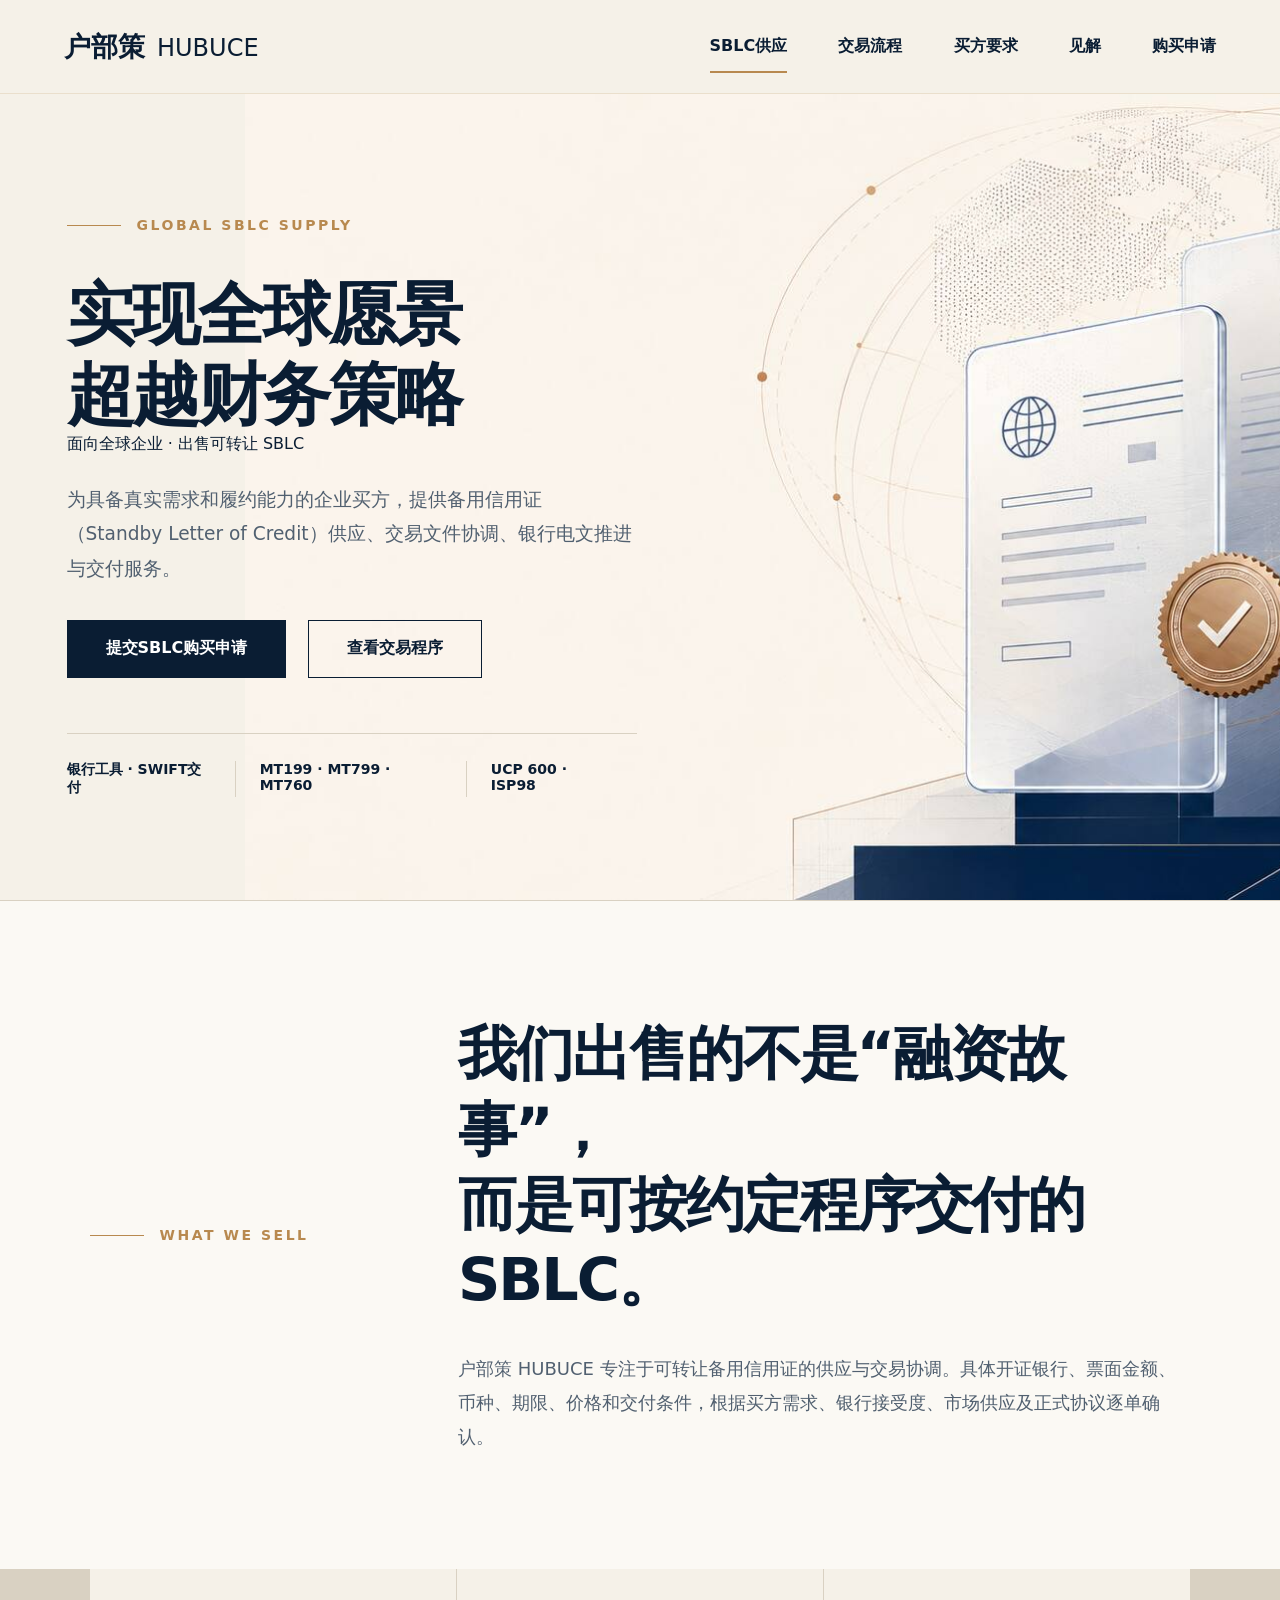
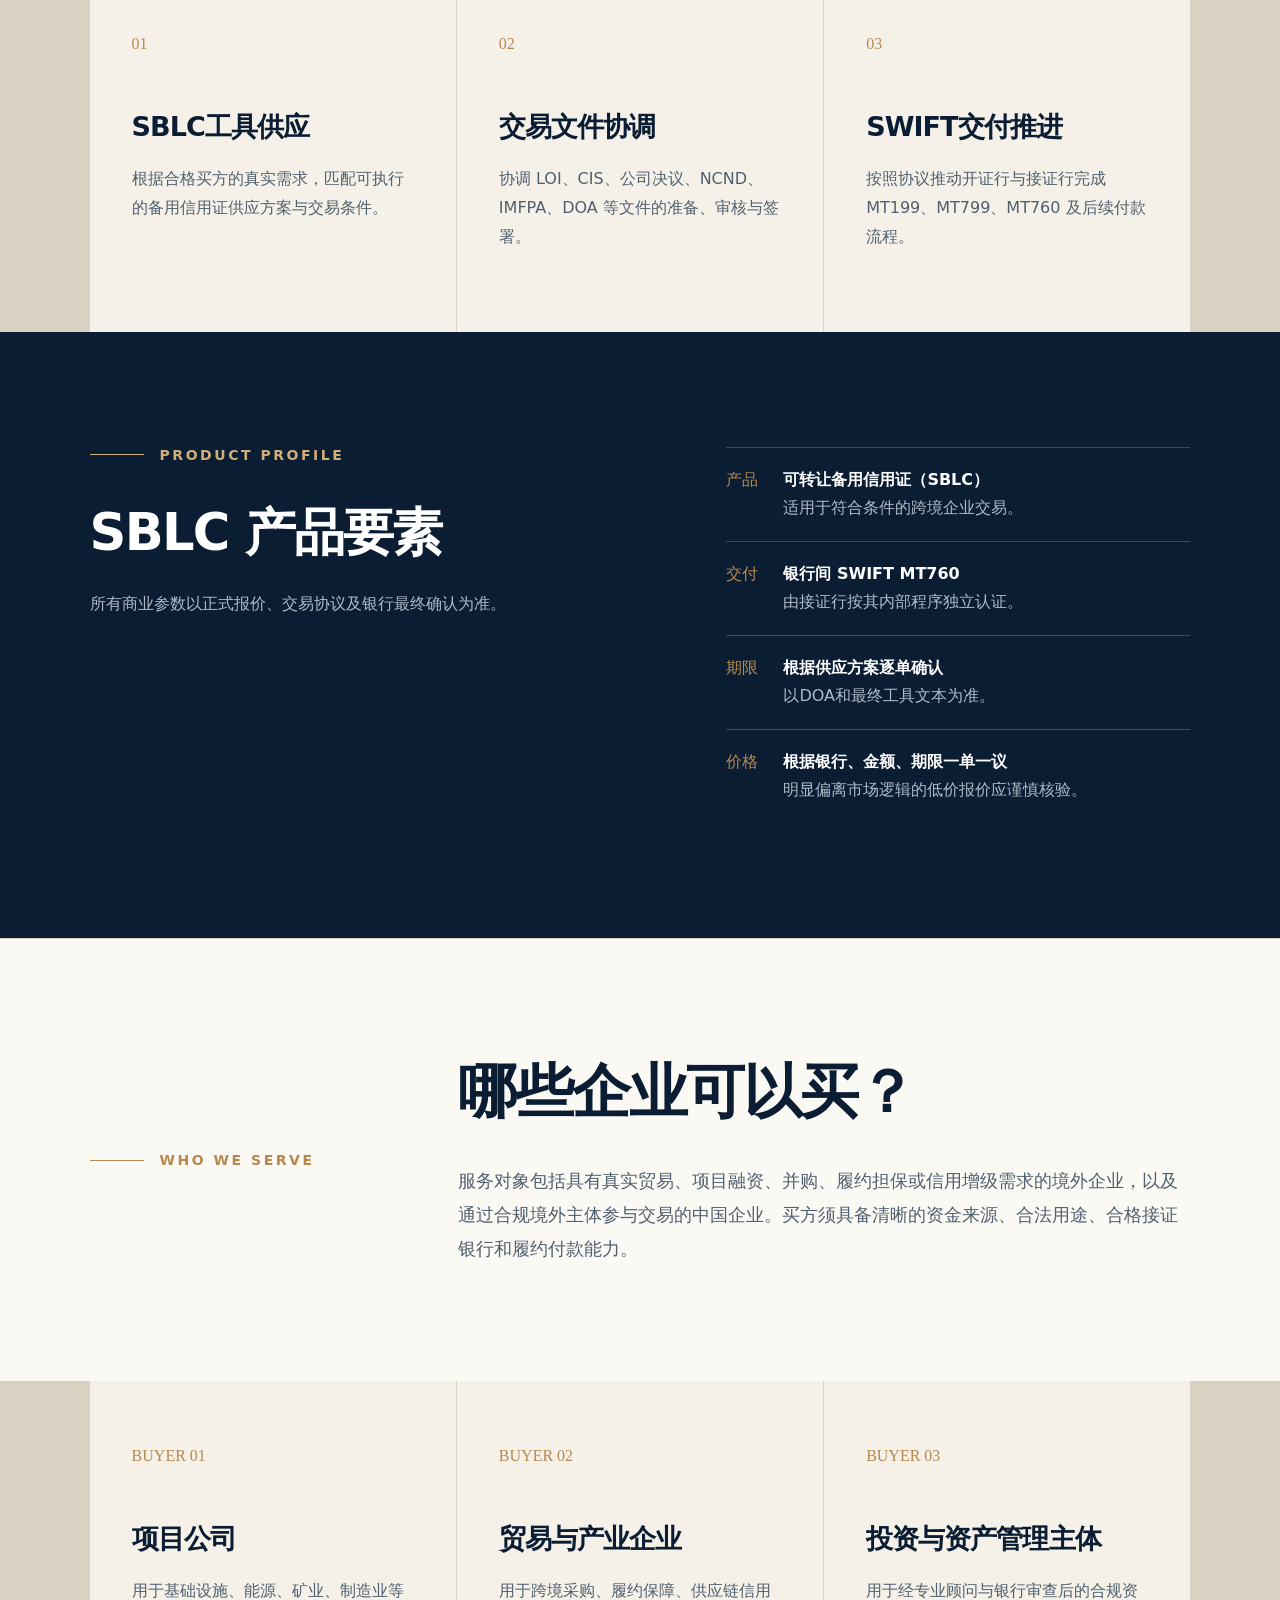
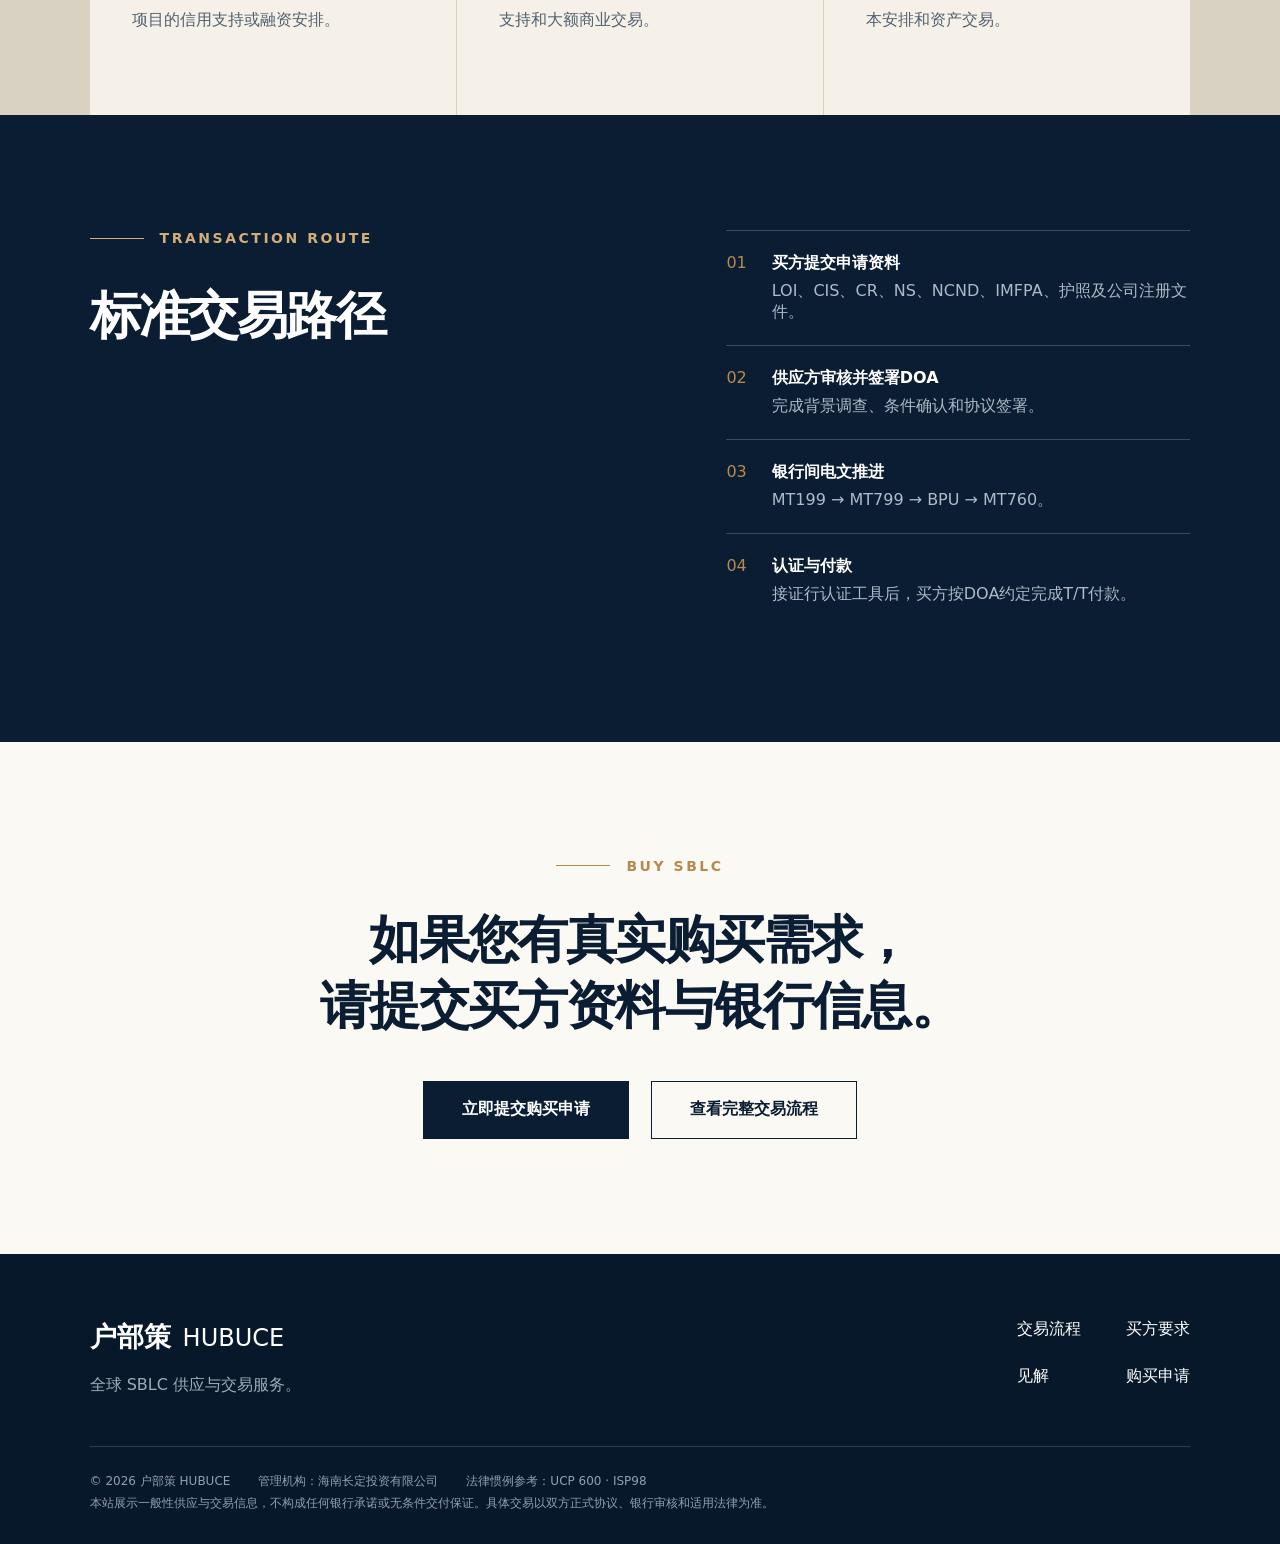
==== commit 6f0f8115: "Update homepage vision headline" ====
--- a/index.html
+++ b/index.html
@@ -1,7 +1,7 @@
 <!doctype html><html lang="zh-CN"><head><meta charset="utf-8"><meta name="viewport" content="width=device-width,initial-scale=1"><title>SBLC供应商｜购买可转让备用信用证｜户部策 HUBUCE</title><meta name="description" content="户部策 HUBUCE 面向全球企业买方提供可转让备用信用证（SBLC）供应、交易文件协调、银行电文推进与交付服务。"><link rel="icon" href="favicon.svg" type="image/svg+xml"><link rel="stylesheet" href="assets/style.css"></head><body>
 <header class="header"><a class="brand" href="./"><span>户部策</span><b>HUBUCE</b></a><nav class="nav"><a class="active" href="./">SBLC供应</a><a href="process/">交易流程</a><a href="risk/">买方要求</a><a href="insights/">见解</a><a href="contact/">购买申请</a></nav><details class="menu"><summary>菜单</summary><div><a href="./">SBLC供应</a><a href="process/">交易流程</a><a href="risk/">买方要求</a><a href="insights/">见解</a><a href="contact/">购买申请</a></div></details></header>
 <main>
-<section class="hero"><div class="hero-copy"><p class="eyebrow">GLOBAL SBLC SUPPLY</p><h1>面向全球企业<br>出售可转让 SBLC</h1><p class="intro">为具备真实需求和履约能力的企业买方，提供备用信用证（Standby Letter of Credit）供应、交易文件协调、银行电文推进与交付服务。</p><div class="actions"><a class="button primary" href="contact/">提交SBLC购买申请</a><a class="button" href="process/">查看交易程序</a></div><div class="trust"><span>银行工具 · SWIFT交付</span><span>MT199 · MT799 · MT760</span><span>UCP 600 · ISP98</span></div></div><div class="hero-art"><img id="heroImage" alt="" aria-hidden="true"></div></section>
+<section class="hero"><div class="hero-copy"><p class="eyebrow">GLOBAL SBLC SUPPLY</p><h1>实现全球愿景<br>超越财务策略</h1><p class="hero-kicker">面向全球企业 · 出售可转让 SBLC</p><p class="intro">为具备真实需求和履约能力的企业买方，提供备用信用证（Standby Letter of Credit）供应、交易文件协调、银行电文推进与交付服务。</p><div class="actions"><a class="button primary" href="contact/">提交SBLC购买申请</a><a class="button" href="process/">查看交易程序</a></div><div class="trust"><span>银行工具 · SWIFT交付</span><span>MT199 · MT799 · MT760</span><span>UCP 600 · ISP98</span></div></div><div class="hero-art"><img id="heroImage" alt="" aria-hidden="true"></div></section>
 
 <section class="section statement"><p class="eyebrow">WHAT WE SELL</p><div><h2>我们出售的不是“融资故事”，<br>而是可按约定程序交付的 SBLC。</h2><p>户部策 HUBUCE 专注于可转让备用信用证的供应与交易协调。具体开证银行、票面金额、币种、期限、价格和交付条件，根据买方需求、银行接受度、市场供应及正式协议逐单确认。</p></div></section>
 
